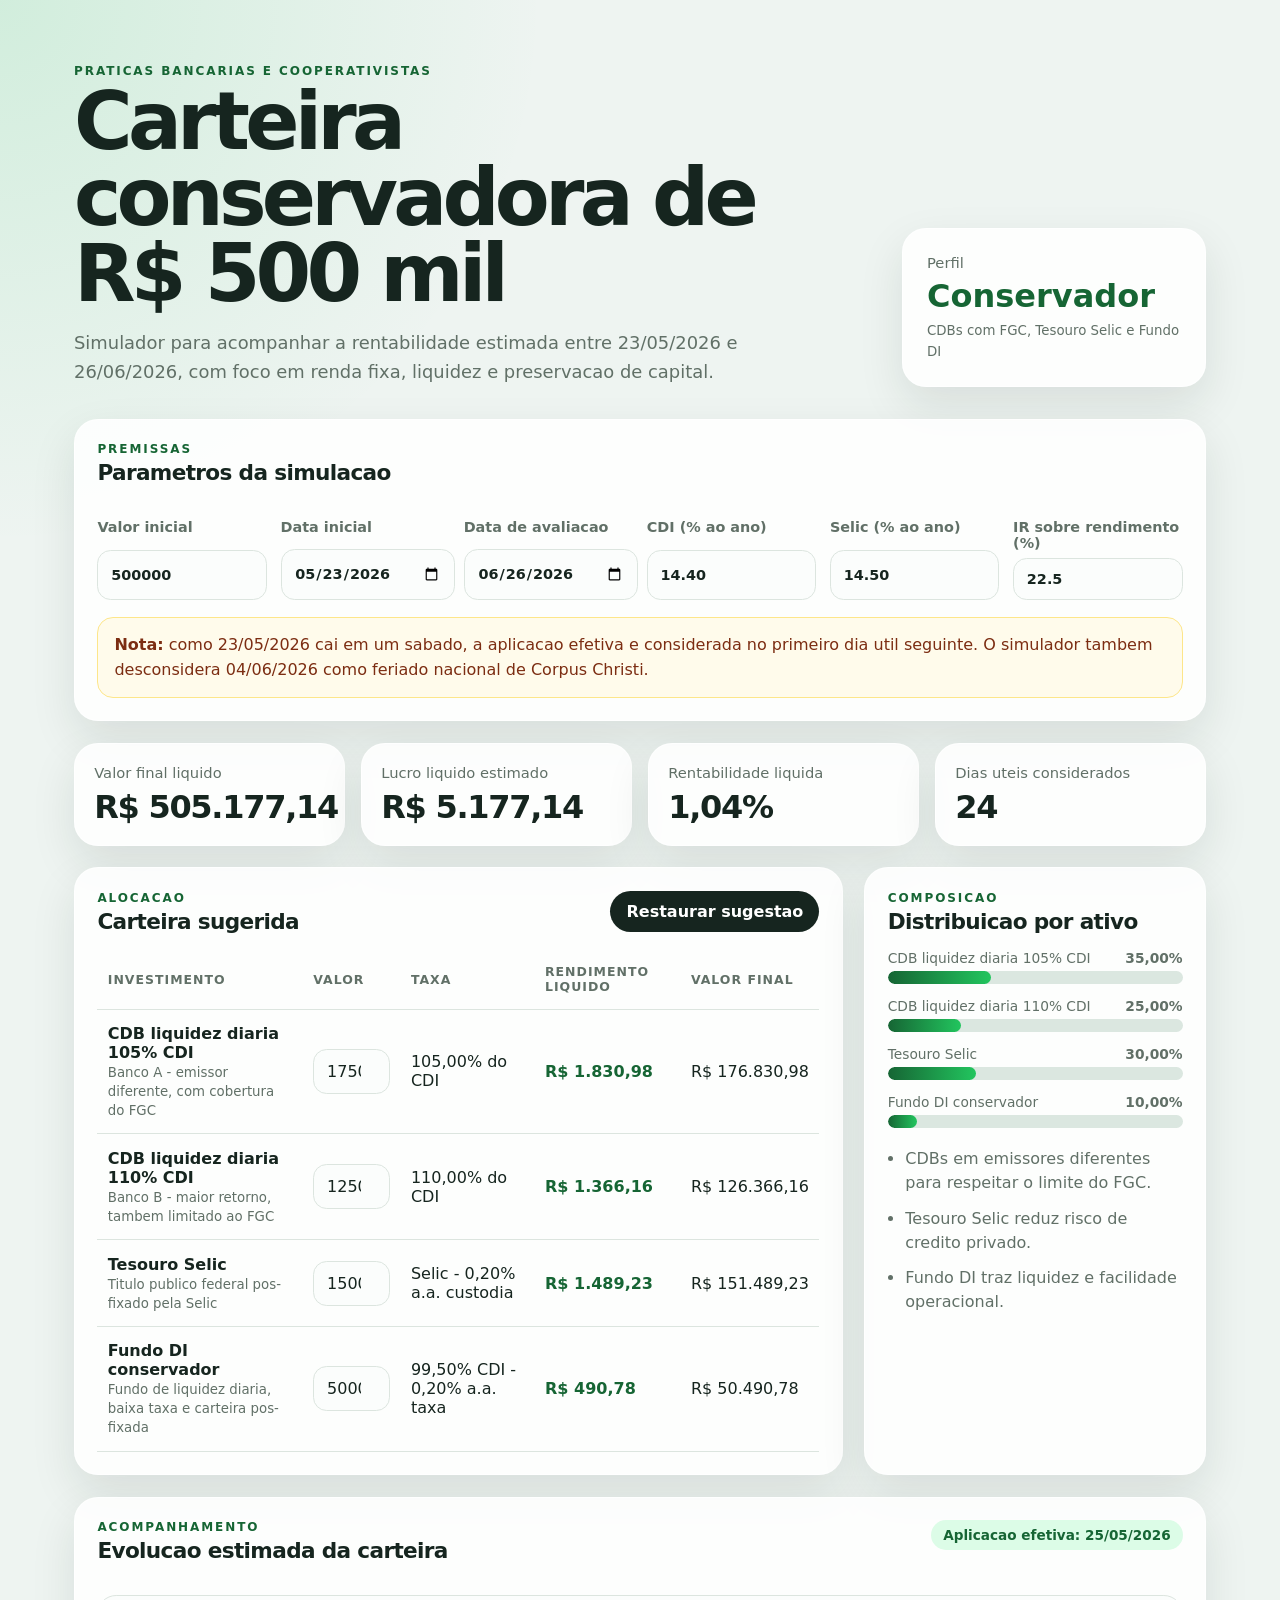
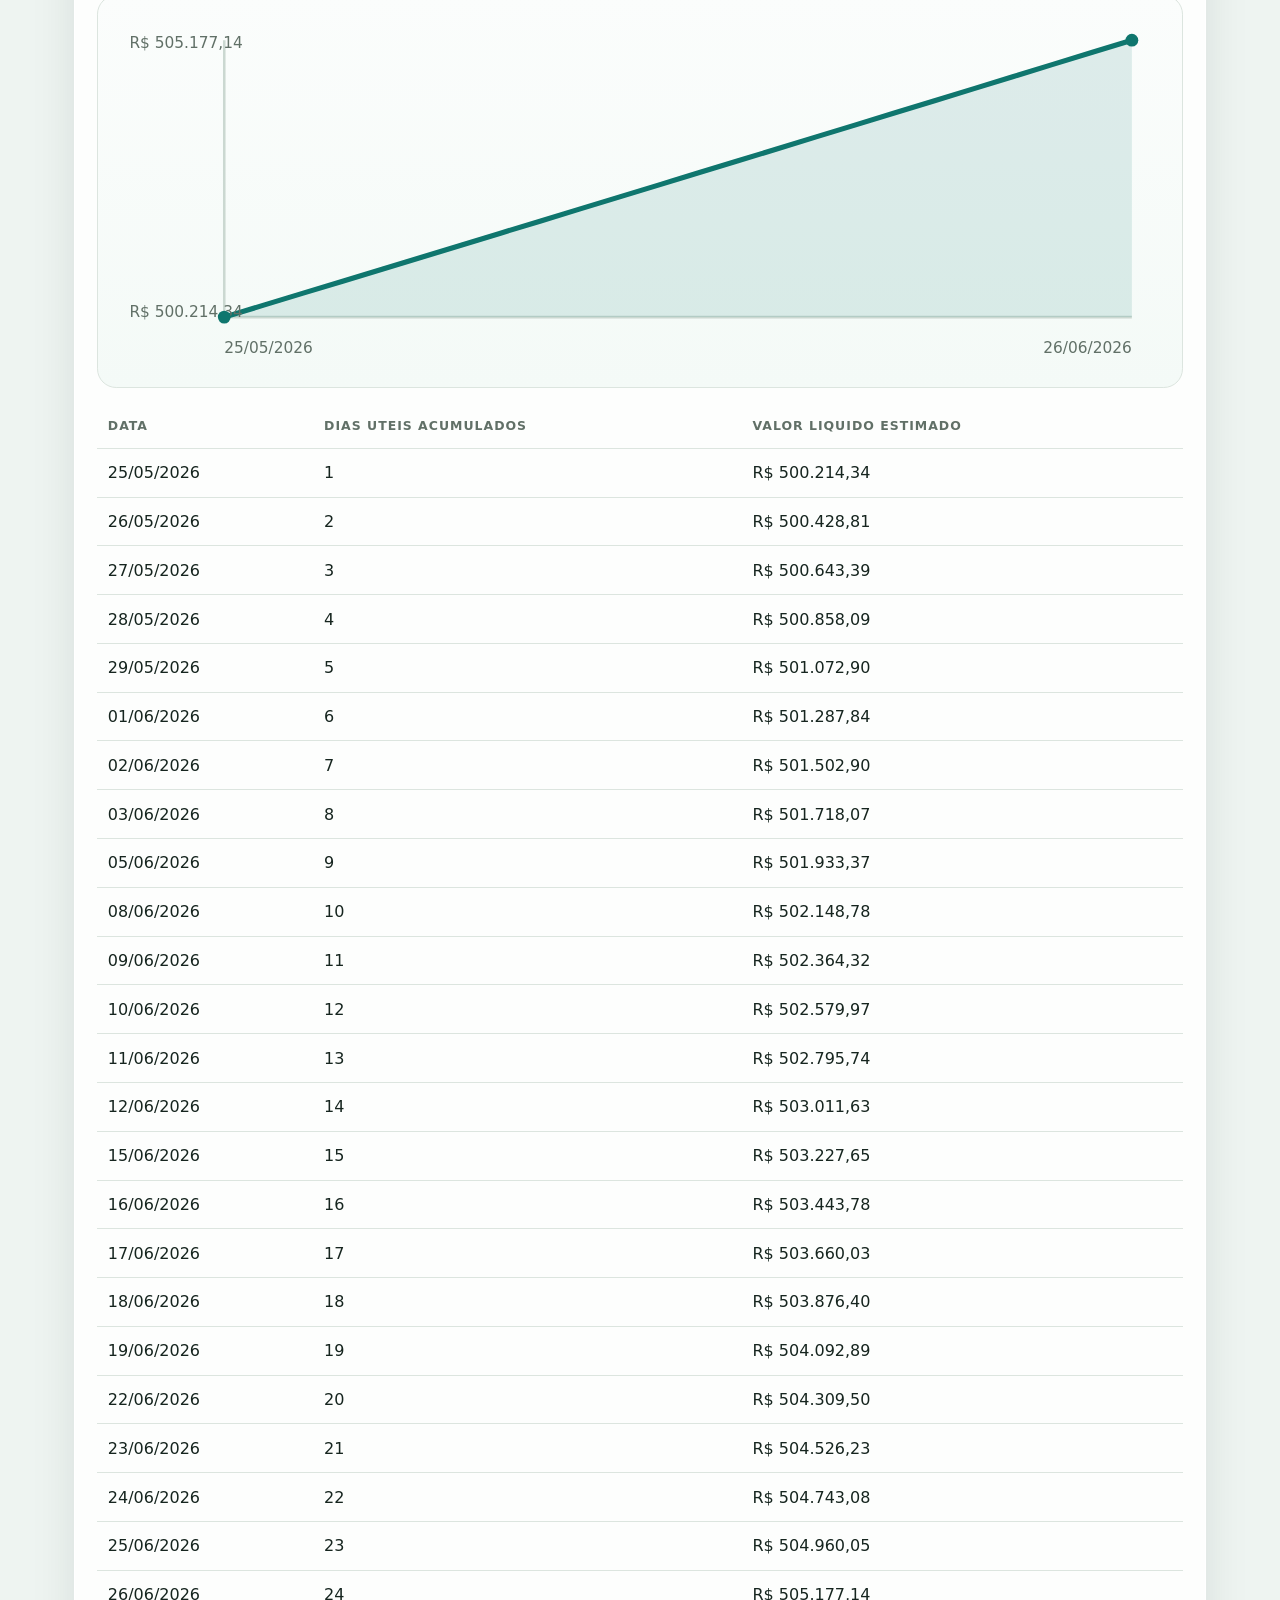
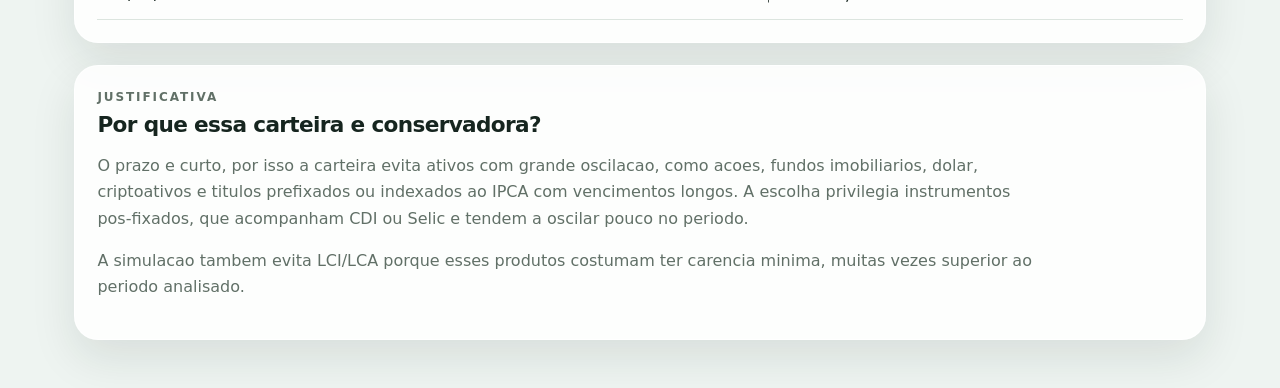
==== apresentacao.html @ 380e2f21 "Add self-contained presentation page Co-authored-by: Iago Oliveira <Iago1221@users.noreply.github.co" ====
<!doctype html>
<html lang="pt-BR">
  <head>
    <meta charset="utf-8" />
    <meta name="viewport" content="width=device-width, initial-scale=1" />
    <title>Acompanhamento de Carteira Conservadora</title>
    <style>
:root {
  --bg: #eef4f1;
  --card: #ffffff;
  --ink: #16251f;
  --muted: #617067;
  --line: #dce5df;
  --green: #166534;
  --green-2: #22c55e;
  --blue: #0f766e;
  --blue-2: #38bdf8;
  --amber: #b45309;
  --shadow: 0 18px 45px rgba(22, 37, 31, 0.1);
}

* {
  box-sizing: border-box;
}

body {
  margin: 0;
  background:
    radial-gradient(circle at top left, rgba(34, 197, 94, 0.14), transparent 34rem),
    var(--bg);
  color: var(--ink);
  font-family:
    Inter, ui-sans-serif, system-ui, -apple-system, BlinkMacSystemFont, "Segoe UI",
    sans-serif;
}

button,
input {
  font: inherit;
}

.hero {
  display: grid;
  grid-template-columns: minmax(0, 1fr) 19rem;
  gap: 2rem;
  align-items: end;
  max-width: 1180px;
  margin: 0 auto;
  padding: 4rem 1.5rem 2rem;
}

.hero h1 {
  max-width: 760px;
  margin: 0.35rem 0 1rem;
  font-size: clamp(2.4rem, 7vw, 5rem);
  line-height: 0.95;
  letter-spacing: -0.06em;
}

.hero-text {
  max-width: 690px;
  margin: 0;
  color: var(--muted);
  font-size: 1.12rem;
  line-height: 1.65;
}

.hero-card,
.panel,
.metric {
  background: rgba(255, 255, 255, 0.86);
  border: 1px solid rgba(255, 255, 255, 0.75);
  border-radius: 1.5rem;
  box-shadow: var(--shadow);
}

.hero-card {
  padding: 1.5rem;
}

.hero-card span,
.metric span {
  color: var(--muted);
  font-size: 0.92rem;
}

.hero-card strong {
  display: block;
  margin: 0.3rem 0;
  color: var(--green);
  font-size: 2rem;
}

.hero-card small {
  color: var(--muted);
  line-height: 1.5;
}

.container {
  display: grid;
  gap: 1.35rem;
  max-width: 1180px;
  margin: 0 auto;
  padding: 0 1.5rem 3rem;
}

.panel {
  padding: 1.4rem;
}

.section-label,
.eyebrow {
  margin: 0;
  color: var(--green);
  font-size: 0.75rem;
  font-weight: 800;
  letter-spacing: 0.16em;
  text-transform: uppercase;
}

h2 {
  margin: 0.25rem 0 1rem;
  font-size: 1.35rem;
  letter-spacing: -0.03em;
}

.controls {
  display: grid;
  gap: 1.1rem;
}

.form-grid {
  display: grid;
  grid-template-columns: repeat(6, minmax(0, 1fr));
  gap: 0.85rem;
}

label {
  display: grid;
  gap: 0.45rem;
  color: var(--muted);
  font-size: 0.9rem;
  font-weight: 700;
}

input {
  width: 100%;
  border: 1px solid var(--line);
  border-radius: 0.85rem;
  background: #fbfdfc;
  color: var(--ink);
  padding: 0.75rem 0.8rem;
  outline: none;
}

input:focus {
  border-color: var(--green-2);
  box-shadow: 0 0 0 4px rgba(34, 197, 94, 0.14);
}

.notice {
  border: 1px solid #fde68a;
  border-radius: 1rem;
  background: #fffbeb;
  color: #7c2d12;
  padding: 0.9rem 1rem;
  line-height: 1.55;
}

.summary-grid {
  display: grid;
  grid-template-columns: repeat(4, minmax(0, 1fr));
  gap: 1rem;
}

.metric {
  padding: 1.2rem;
}

.metric strong {
  display: block;
  margin-top: 0.35rem;
  font-size: clamp(1.45rem, 3vw, 2rem);
  letter-spacing: -0.04em;
}

.layout {
  display: grid;
  grid-template-columns: minmax(0, 1.8fr) minmax(18rem, 0.8fr);
  gap: 1.35rem;
}

.section-heading {
  display: flex;
  gap: 1rem;
  align-items: start;
  justify-content: space-between;
}

button {
  border: 0;
  border-radius: 999px;
  background: var(--ink);
  color: white;
  cursor: pointer;
  padding: 0.7rem 1rem;
  font-weight: 800;
}

button:hover {
  background: var(--green);
}

.table-wrap {
  overflow-x: auto;
}

table {
  width: 100%;
  border-collapse: collapse;
  min-width: 720px;
}

th {
  color: var(--muted);
  font-size: 0.78rem;
  letter-spacing: 0.08em;
  text-align: left;
  text-transform: uppercase;
}

th,
td {
  border-bottom: 1px solid var(--line);
  padding: 0.9rem 0.65rem;
  vertical-align: middle;
}

td strong {
  display: block;
}

td small {
  color: var(--muted);
}

.amount-input {
  max-width: 9.5rem;
}

.positive {
  color: var(--green);
  font-weight: 800;
}

.allocation-chart {
  display: grid;
  gap: 0.85rem;
  margin-top: 1rem;
}

.bar-row {
  display: grid;
  gap: 0.35rem;
}

.bar-label {
  display: flex;
  justify-content: space-between;
  color: var(--muted);
  font-size: 0.86rem;
  gap: 1rem;
}

.bar-track {
  height: 0.8rem;
  overflow: hidden;
  border-radius: 999px;
  background: #dbe7e0;
}

.bar-fill {
  height: 100%;
  border-radius: inherit;
  background: linear-gradient(90deg, var(--green), var(--green-2));
}

.risk-list {
  display: grid;
  gap: 0.7rem;
  margin: 1.2rem 0 0;
  padding-left: 1.1rem;
  color: var(--muted);
  line-height: 1.5;
}

.tag {
  border-radius: 999px;
  background: #dcfce7;
  color: var(--green);
  padding: 0.45rem 0.75rem;
  font-size: 0.85rem;
  font-weight: 800;
}

.chart-card {
  margin: 1rem 0;
  border: 1px solid var(--line);
  border-radius: 1.2rem;
  background: linear-gradient(180deg, #fbfdfc, #f4faf7);
  padding: 1rem;
}

svg {
  display: block;
  width: 100%;
  min-height: 260px;
}

.axis-label {
  fill: var(--muted);
  font-size: 12px;
}

.chart-line {
  fill: none;
  stroke: var(--blue);
  stroke-width: 4;
  stroke-linecap: round;
  stroke-linejoin: round;
}

.chart-area {
  fill: rgba(15, 118, 110, 0.12);
}

.chart-dot {
  fill: var(--blue);
}

.compact table {
  min-width: 520px;
}

.explanation p {
  max-width: 940px;
  color: var(--muted);
  line-height: 1.65;
}

@media (max-width: 960px) {
  .hero,
  .layout {
    grid-template-columns: 1fr;
  }

  .form-grid,
  .summary-grid {
    grid-template-columns: repeat(2, minmax(0, 1fr));
  }
}

@media (max-width: 640px) {
  .hero {
    padding-top: 2.5rem;
  }

  .form-grid,
  .summary-grid {
    grid-template-columns: 1fr;
  }

  .section-heading {
    display: grid;
  }
}

    </style>
  </head>
  <body>
    <header class="hero">
      <div>
        <p class="eyebrow">Praticas bancarias e cooperativistas</p>
        <h1>Carteira conservadora de R$ 500 mil</h1>
        <p class="hero-text">
          Simulador para acompanhar a rentabilidade estimada entre 23/05/2026
          e 26/06/2026, com foco em renda fixa, liquidez e preservacao de
          capital.
        </p>
      </div>
      <div class="hero-card">
        <span>Perfil</span>
        <strong>Conservador</strong>
        <small>CDBs com FGC, Tesouro Selic e Fundo DI</small>
      </div>
    </header>

    <main class="container">
      <section class="panel controls" aria-labelledby="premissas-title">
        <div>
          <p class="section-label">Premissas</p>
          <h2 id="premissas-title">Parametros da simulacao</h2>
        </div>

        <div class="form-grid">
          <label>
            Valor inicial
            <input id="initialAmount" type="number" min="0" step="1000" value="500000" />
          </label>
          <label>
            Data inicial
            <input id="startDate" type="date" value="2026-05-23" />
          </label>
          <label>
            Data de avaliacao
            <input id="endDate" type="date" value="2026-06-26" />
          </label>
          <label>
            CDI (% ao ano)
            <input id="cdiRate" type="number" min="0" step="0.01" value="14.40" />
          </label>
          <label>
            Selic (% ao ano)
            <input id="selicRate" type="number" min="0" step="0.01" value="14.50" />
          </label>
          <label>
            IR sobre rendimento (%)
            <input id="taxRate" type="number" min="0" step="0.1" value="22.5" />
          </label>
        </div>

        <div class="notice">
          <strong>Nota:</strong>
          como 23/05/2026 cai em um sabado, a aplicacao efetiva e considerada
          no primeiro dia util seguinte. O simulador tambem desconsidera
          04/06/2026 como feriado nacional de Corpus Christi.
        </div>
      </section>

      <section class="summary-grid" aria-label="Resumo da carteira">
        <article class="metric">
          <span>Valor final liquido</span>
          <strong id="finalValue">R$ 0,00</strong>
        </article>
        <article class="metric">
          <span>Lucro liquido estimado</span>
          <strong id="netProfit">R$ 0,00</strong>
        </article>
        <article class="metric">
          <span>Rentabilidade liquida</span>
          <strong id="netReturn">0,00%</strong>
        </article>
        <article class="metric">
          <span>Dias uteis considerados</span>
          <strong id="businessDays">0</strong>
        </article>
      </section>

      <section class="layout">
        <article class="panel" aria-labelledby="carteira-title">
          <div class="section-heading">
            <div>
              <p class="section-label">Alocacao</p>
              <h2 id="carteira-title">Carteira sugerida</h2>
            </div>
            <button id="resetPortfolio" type="button">Restaurar sugestao</button>
          </div>

          <div class="table-wrap">
            <table>
              <thead>
                <tr>
                  <th>Investimento</th>
                  <th>Valor</th>
                  <th>Taxa</th>
                  <th>Rendimento liquido</th>
                  <th>Valor final</th>
                </tr>
              </thead>
              <tbody id="portfolioRows"></tbody>
            </table>
          </div>
        </article>

        <aside class="panel" aria-labelledby="composicao-title">
          <p class="section-label">Composicao</p>
          <h2 id="composicao-title">Distribuicao por ativo</h2>
          <div id="allocationChart" class="allocation-chart"></div>
          <ul class="risk-list">
            <li>CDBs em emissores diferentes para respeitar o limite do FGC.</li>
            <li>Tesouro Selic reduz risco de credito privado.</li>
            <li>Fundo DI traz liquidez e facilidade operacional.</li>
          </ul>
        </aside>
      </section>

      <section class="panel" aria-labelledby="evolucao-title">
        <div class="section-heading">
          <div>
            <p class="section-label">Acompanhamento</p>
            <h2 id="evolucao-title">Evolucao estimada da carteira</h2>
          </div>
          <span id="effectiveDate" class="tag"></span>
        </div>

        <div class="chart-card">
          <svg id="evolutionChart" role="img" aria-label="Grafico de evolucao estimada"></svg>
        </div>

        <div class="table-wrap compact">
          <table>
            <thead>
              <tr>
                <th>Data</th>
                <th>Dias uteis acumulados</th>
                <th>Valor liquido estimado</th>
              </tr>
            </thead>
            <tbody id="evolutionRows"></tbody>
          </table>
        </div>
      </section>

      <section class="panel explanation" aria-labelledby="justificativa-title">
        <p class="section-label">Justificativa</p>
        <h2 id="justificativa-title">Por que essa carteira e conservadora?</h2>
        <p>
          O prazo e curto, por isso a carteira evita ativos com grande
          oscilacao, como acoes, fundos imobiliarios, dolar, criptoativos e
          titulos prefixados ou indexados ao IPCA com vencimentos longos. A
          escolha privilegia instrumentos pos-fixados, que acompanham CDI ou
          Selic e tendem a oscilar pouco no periodo.
        </p>
        <p>
          A simulacao tambem evita LCI/LCA porque esses produtos costumam ter
          carencia minima, muitas vezes superior ao periodo analisado.
        </p>
      </section>
    </main>

    <script>
const suggestedPortfolio = [
  {
    id: "cdb105",
    name: "CDB liquidez diaria 105% CDI",
    detail: "Banco A - emissor diferente, com cobertura do FGC",
    type: "cdi",
    factor: 1.05,
    annualFee: 0,
    allocation: 0.35,
  },
  {
    id: "cdb110",
    name: "CDB liquidez diaria 110% CDI",
    detail: "Banco B - maior retorno, tambem limitado ao FGC",
    type: "cdi",
    factor: 1.1,
    annualFee: 0,
    allocation: 0.25,
  },
  {
    id: "tesouro",
    name: "Tesouro Selic",
    detail: "Titulo publico federal pos-fixado pela Selic",
    type: "selic",
    factor: 1,
    annualFee: 0.002,
    allocation: 0.3,
  },
  {
    id: "fundoDi",
    name: "Fundo DI conservador",
    detail: "Fundo de liquidez diaria, baixa taxa e carteira pos-fixada",
    type: "cdi",
    factor: 0.995,
    annualFee: 0.002,
    allocation: 0.1,
  },
];

let portfolio = [];

const fields = {
  initialAmount: document.querySelector("#initialAmount"),
  startDate: document.querySelector("#startDate"),
  endDate: document.querySelector("#endDate"),
  cdiRate: document.querySelector("#cdiRate"),
  selicRate: document.querySelector("#selicRate"),
  taxRate: document.querySelector("#taxRate"),
  finalValue: document.querySelector("#finalValue"),
  netProfit: document.querySelector("#netProfit"),
  netReturn: document.querySelector("#netReturn"),
  businessDays: document.querySelector("#businessDays"),
  effectiveDate: document.querySelector("#effectiveDate"),
  portfolioRows: document.querySelector("#portfolioRows"),
  allocationChart: document.querySelector("#allocationChart"),
  evolutionRows: document.querySelector("#evolutionRows"),
  evolutionChart: document.querySelector("#evolutionChart"),
  resetPortfolio: document.querySelector("#resetPortfolio"),
};

const holidays = new Set(["2026-06-04"]);
const moneyFormatter = new Intl.NumberFormat("pt-BR", {
  style: "currency",
  currency: "BRL",
});
const percentFormatter = new Intl.NumberFormat("pt-BR", {
  style: "percent",
  minimumFractionDigits: 2,
  maximumFractionDigits: 2,
});
const decimalFormatter = new Intl.NumberFormat("pt-BR", {
  minimumFractionDigits: 2,
  maximumFractionDigits: 2,
});
const dateFormatter = new Intl.DateTimeFormat("pt-BR", { timeZone: "UTC" });

function parseDate(value) {
  const [year, month, day] = value.split("-").map(Number);
  return new Date(Date.UTC(year, month - 1, day));
}

function toIsoDate(date) {
  return date.toISOString().slice(0, 10);
}

function addDays(date, days) {
  const next = new Date(date);
  next.setUTCDate(next.getUTCDate() + days);
  return next;
}

function isBusinessDay(date) {
  const weekday = date.getUTCDay();
  return weekday !== 0 && weekday !== 6 && !holidays.has(toIsoDate(date));
}

function nextBusinessDay(date) {
  let current = new Date(date);
  while (!isBusinessDay(current)) {
    current = addDays(current, 1);
  }
  return current;
}

function businessDatesBetween(start, end) {
  const dates = [];
  if (end < start) return dates;

  let current = new Date(start);
  while (current <= end) {
    if (isBusinessDay(current)) {
      dates.push(new Date(current));
    }
    current = addDays(current, 1);
  }
  return dates;
}

function readAssumptions() {
  return {
    initialAmount: Number(fields.initialAmount.value) || 0,
    startDate: parseDate(fields.startDate.value),
    endDate: parseDate(fields.endDate.value),
    cdiRate: (Number(fields.cdiRate.value) || 0) / 100,
    selicRate: (Number(fields.selicRate.value) || 0) / 100,
    taxRate: (Number(fields.taxRate.value) || 0) / 100,
  };
}

function resetPortfolioAmounts() {
  const { initialAmount } = readAssumptions();
  portfolio = suggestedPortfolio.map((asset) => ({
    ...asset,
    amount: roundCurrency(initialAmount * asset.allocation),
  }));
  render();
}

function roundCurrency(value) {
  return Math.round(value * 100) / 100;
}

function annualRateFor(asset, assumptions) {
  const baseRate = asset.type === "selic" ? assumptions.selicRate : assumptions.cdiRate;
  return Math.max(0, baseRate * asset.factor - asset.annualFee);
}

function calculateAsset(asset, businessDays, assumptions) {
  const annualRate = annualRateFor(asset, assumptions);
  const grossReturn = Math.pow(1 + annualRate, businessDays / 252) - 1;
  const grossProfit = asset.amount * grossReturn;
  const tax = grossProfit * assumptions.taxRate;
  const netProfit = grossProfit - tax;

  return {
    ...asset,
    annualRate,
    grossReturn,
    grossProfit,
    tax,
    netProfit,
    finalAmount: asset.amount + netProfit,
  };
}

function calculatePortfolio(businessDays, assumptions) {
  const assets = portfolio.map((asset) => calculateAsset(asset, businessDays, assumptions));
  const invested = assets.reduce((sum, asset) => sum + asset.amount, 0);
  const grossProfit = assets.reduce((sum, asset) => sum + asset.grossProfit, 0);
  const tax = assets.reduce((sum, asset) => sum + asset.tax, 0);
  const netProfit = assets.reduce((sum, asset) => sum + asset.netProfit, 0);
  const finalAmount = invested + netProfit;

  return {
    assets,
    invested,
    grossProfit,
    tax,
    netProfit,
    finalAmount,
    netReturn: invested > 0 ? netProfit / invested : 0,
  };
}

function describeRate(asset) {
  if (asset.type === "selic") {
    return `Selic - ${decimalFormatter.format(asset.annualFee * 100)}% a.a. custodia`;
  }

  if (asset.annualFee > 0) {
    return `${decimalFormatter.format(asset.factor * 100)}% CDI - ${decimalFormatter.format(
      asset.annualFee * 100,
    )}% a.a. taxa`;
  }

  return `${decimalFormatter.format(asset.factor * 100)}% do CDI`;
}

function render() {
  const assumptions = readAssumptions();
  const effectiveStart = nextBusinessDay(assumptions.startDate);
  const businessDates = businessDatesBetween(effectiveStart, assumptions.endDate);
  const businessDays = businessDates.length;
  const result = calculatePortfolio(businessDays, assumptions);

  fields.finalValue.textContent = moneyFormatter.format(result.finalAmount);
  fields.netProfit.textContent = moneyFormatter.format(result.netProfit);
  fields.netReturn.textContent = percentFormatter.format(result.netReturn);
  fields.businessDays.textContent = String(businessDays);
  fields.effectiveDate.textContent = `Aplicacao efetiva: ${dateFormatter.format(effectiveStart)}`;

  renderPortfolioRows(result.assets);
  renderAllocationChart(result.assets, result.invested);
  renderEvolution(businessDates, assumptions);
}

function renderPortfolioRows(assets) {
  fields.portfolioRows.replaceChildren();

  assets.forEach((asset) => {
    const row = document.createElement("tr");
    const nameCell = document.createElement("td");
    const amountCell = document.createElement("td");
    const rateCell = document.createElement("td");
    const profitCell = document.createElement("td");
    const finalCell = document.createElement("td");

    const name = document.createElement("strong");
    name.textContent = asset.name;
    const detail = document.createElement("small");
    detail.textContent = asset.detail;
    nameCell.append(name, detail);

    const amountInput = document.createElement("input");
    amountInput.className = "amount-input";
    amountInput.type = "number";
    amountInput.min = "0";
    amountInput.step = "1000";
    amountInput.value = String(roundCurrency(asset.amount));
    amountInput.addEventListener("input", () => {
      const target = portfolio.find((item) => item.id === asset.id);
      if (target) {
        target.amount = Number(amountInput.value) || 0;
        render();
      }
    });
    amountCell.append(amountInput);

    rateCell.textContent = describeRate(asset);
    profitCell.className = "positive";
    profitCell.textContent = moneyFormatter.format(asset.netProfit);
    finalCell.textContent = moneyFormatter.format(asset.finalAmount);

    row.append(nameCell, amountCell, rateCell, profitCell, finalCell);
    fields.portfolioRows.append(row);
  });
}

function renderAllocationChart(assets, invested) {
  fields.allocationChart.replaceChildren();

  assets.forEach((asset) => {
    const percent = invested > 0 ? asset.amount / invested : 0;
    const row = document.createElement("div");
    row.className = "bar-row";

    const label = document.createElement("div");
    label.className = "bar-label";

    const name = document.createElement("span");
    name.textContent = asset.name;
    const value = document.createElement("strong");
    value.textContent = percentFormatter.format(percent);
    label.append(name, value);

    const track = document.createElement("div");
    track.className = "bar-track";
    const fill = document.createElement("div");
    fill.className = "bar-fill";
    fill.style.width = `${Math.max(0, Math.min(100, percent * 100))}%`;
    track.append(fill);

    row.append(label, track);
    fields.allocationChart.append(row);
  });
}

function renderEvolution(businessDates, assumptions) {
  const data = businessDates.map((date, index) => {
    const result = calculatePortfolio(index + 1, assumptions);
    return {
      date,
      businessDays: index + 1,
      value: result.finalAmount,
    };
  });

  renderEvolutionTable(data);
  renderEvolutionChart(data);
}

function renderEvolutionTable(data) {
  fields.evolutionRows.replaceChildren();

  data.forEach((item) => {
    const row = document.createElement("tr");
    const dateCell = document.createElement("td");
    const daysCell = document.createElement("td");
    const valueCell = document.createElement("td");

    dateCell.textContent = dateFormatter.format(item.date);
    daysCell.textContent = String(item.businessDays);
    valueCell.textContent = moneyFormatter.format(item.value);

    row.append(dateCell, daysCell, valueCell);
    fields.evolutionRows.append(row);
  });
}

function renderEvolutionChart(data) {
  const svg = fields.evolutionChart;
  svg.replaceChildren();
  svg.setAttribute("viewBox", "0 0 820 280");

  if (data.length === 0) {
    const empty = svgText(410, 140, "Selecione uma data de avaliacao posterior ao inicio.");
    empty.setAttribute("text-anchor", "middle");
    svg.append(empty);
    return;
  }

  const width = 820;
  const height = 280;
  const padding = { top: 22, right: 26, bottom: 42, left: 86 };
  const values = data.map((item) => item.value);
  const minValue = Math.min(...values);
  const maxValue = Math.max(...values);
  const range = Math.max(1, maxValue - minValue);

  const pointFor = (item, index) => {
    const x =
      padding.left +
      (data.length === 1 ? 0.5 : index / (data.length - 1)) *
        (width - padding.left - padding.right);
    const y =
      height -
      padding.bottom -
      ((item.value - minValue) / range) * (height - padding.top - padding.bottom);
    return [x, y];
  };

  const points = data.map(pointFor);
  const linePath = points
    .map(([x, y], index) => `${index === 0 ? "M" : "L"} ${x.toFixed(2)} ${y.toFixed(2)}`)
    .join(" ");
  const areaPath = `${linePath} L ${points.at(-1)[0].toFixed(2)} ${
    height - padding.bottom
  } L ${points[0][0].toFixed(2)} ${height - padding.bottom} Z`;

  svg.append(svgLine(padding.left, height - padding.bottom, width - padding.right, height - padding.bottom));
  svg.append(svgLine(padding.left, padding.top, padding.left, height - padding.bottom));

  const area = svgPath(areaPath, "chart-area");
  const line = svgPath(linePath, "chart-line");
  svg.append(area, line);

  const first = data[0];
  const last = data.at(-1);
  svg.append(svgLabel(padding.left, height - 14, dateFormatter.format(first.date), "start"));
  svg.append(svgLabel(width - padding.right, height - 14, dateFormatter.format(last.date), "end"));
  svg.append(svgLabel(12, padding.top + 6, moneyFormatter.format(maxValue), "start"));
  svg.append(svgLabel(12, height - padding.bottom, moneyFormatter.format(minValue), "start"));

  [points[0], points.at(-1)].forEach(([x, y]) => {
    const dot = document.createElementNS("http://www.w3.org/2000/svg", "circle");
    dot.setAttribute("class", "chart-dot");
    dot.setAttribute("cx", x);
    dot.setAttribute("cy", y);
    dot.setAttribute("r", "5");
    svg.append(dot);
  });
}

function svgPath(d, className) {
  const path = document.createElementNS("http://www.w3.org/2000/svg", "path");
  path.setAttribute("d", d);
  path.setAttribute("class", className);
  return path;
}

function svgLine(x1, y1, x2, y2) {
  const line = document.createElementNS("http://www.w3.org/2000/svg", "line");
  line.setAttribute("x1", x1);
  line.setAttribute("y1", y1);
  line.setAttribute("x2", x2);
  line.setAttribute("y2", y2);
  line.setAttribute("stroke", "#cbd8d1");
  line.setAttribute("stroke-width", "2");
  return line;
}

function svgText(x, y, text) {
  const label = document.createElementNS("http://www.w3.org/2000/svg", "text");
  label.setAttribute("x", x);
  label.setAttribute("y", y);
  label.setAttribute("class", "axis-label");
  label.textContent = text;
  return label;
}

function svgLabel(x, y, text, anchor) {
  const label = svgText(x, y, text);
  label.setAttribute("text-anchor", anchor);
  return label;
}

[
  fields.startDate,
  fields.endDate,
  fields.cdiRate,
  fields.selicRate,
  fields.taxRate,
].forEach((field) => field.addEventListener("input", render));

fields.initialAmount.addEventListener("input", resetPortfolioAmounts);
fields.resetPortfolio.addEventListener("click", resetPortfolioAmounts);

resetPortfolioAmounts();

    </script>
  </body>
</html>
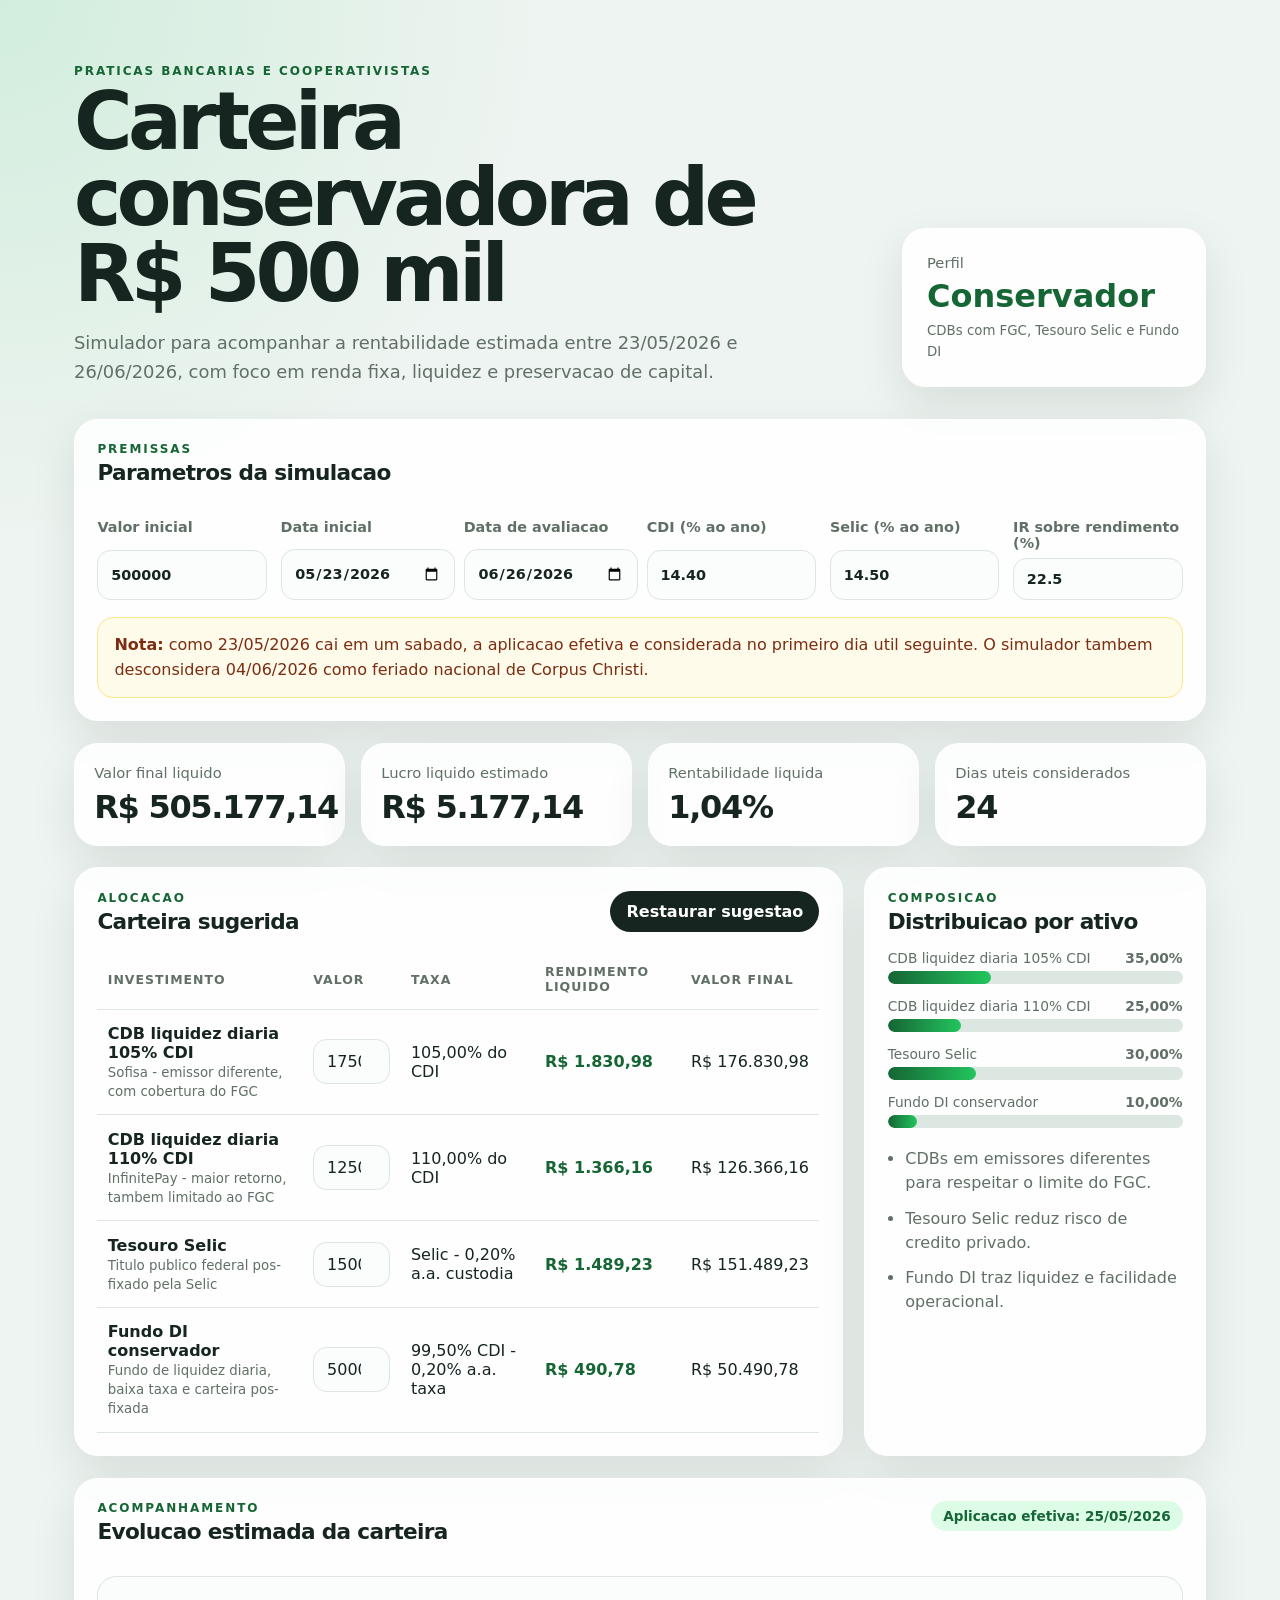
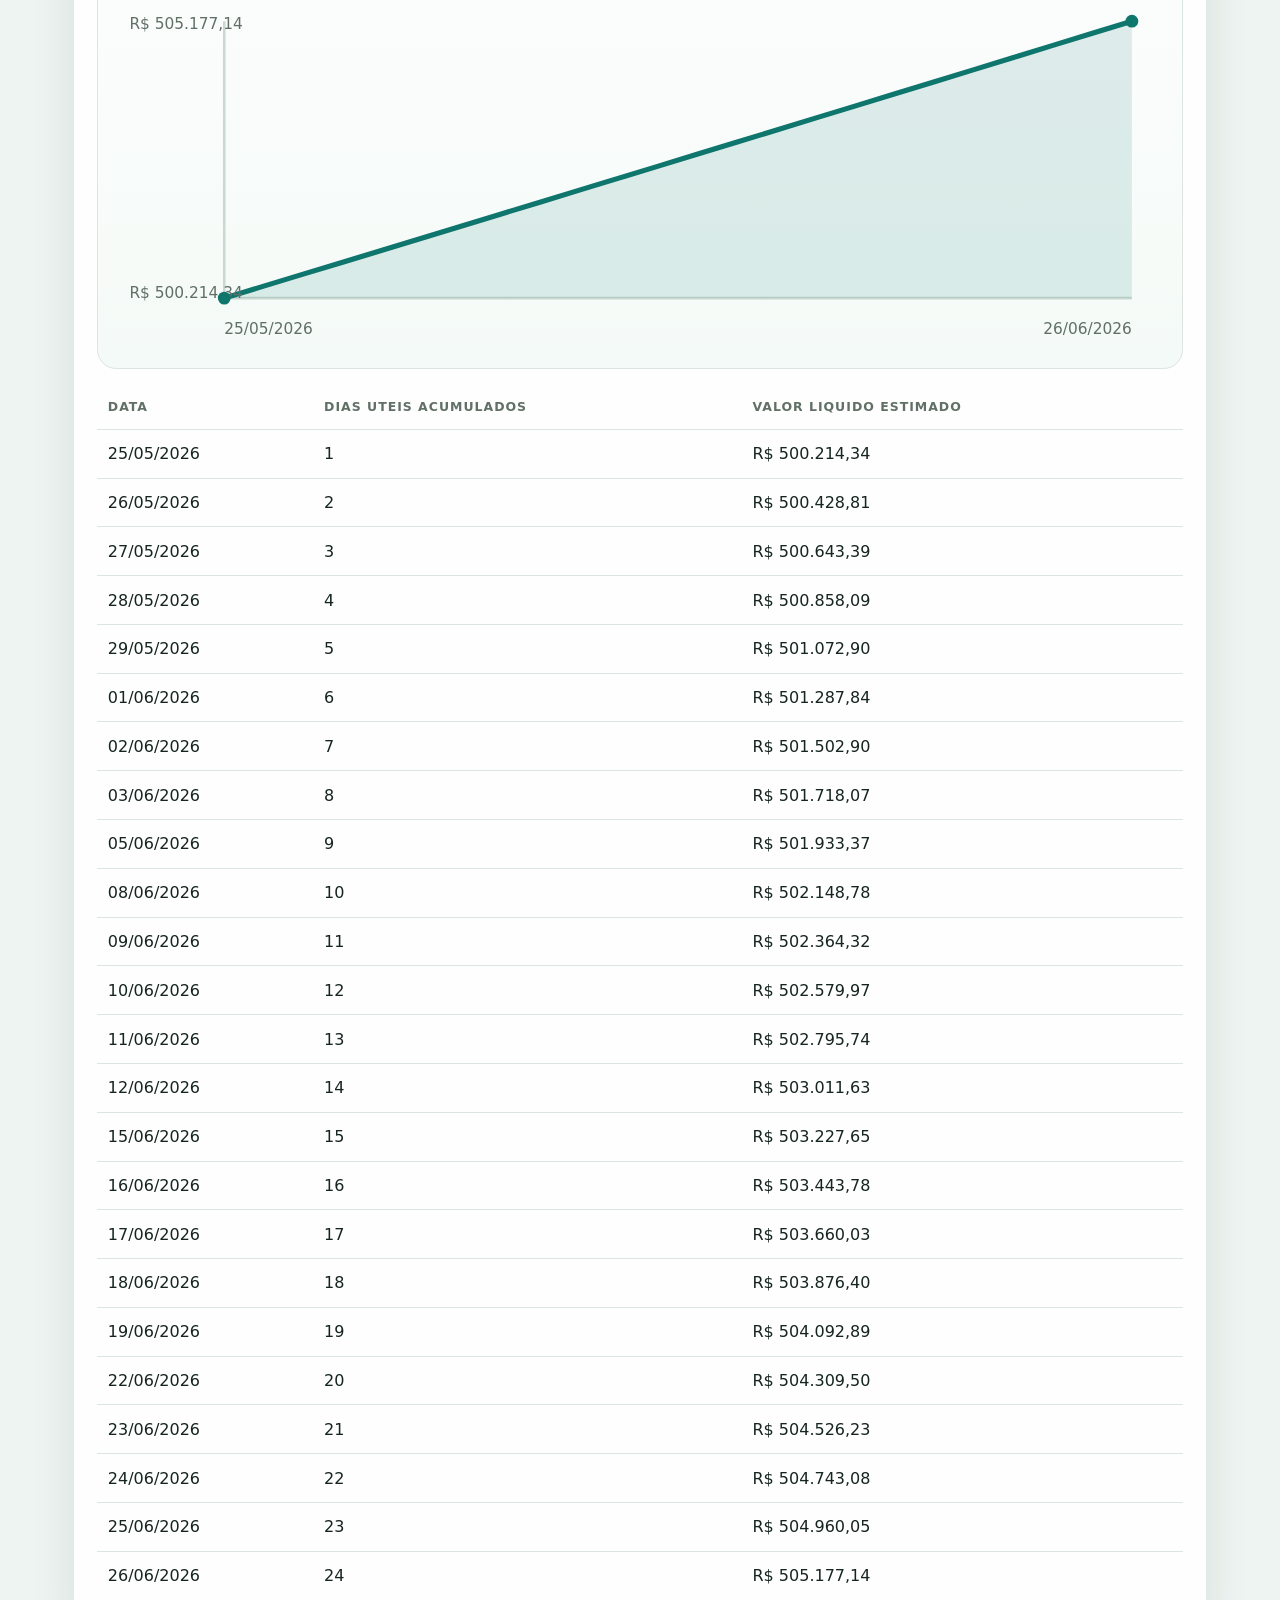
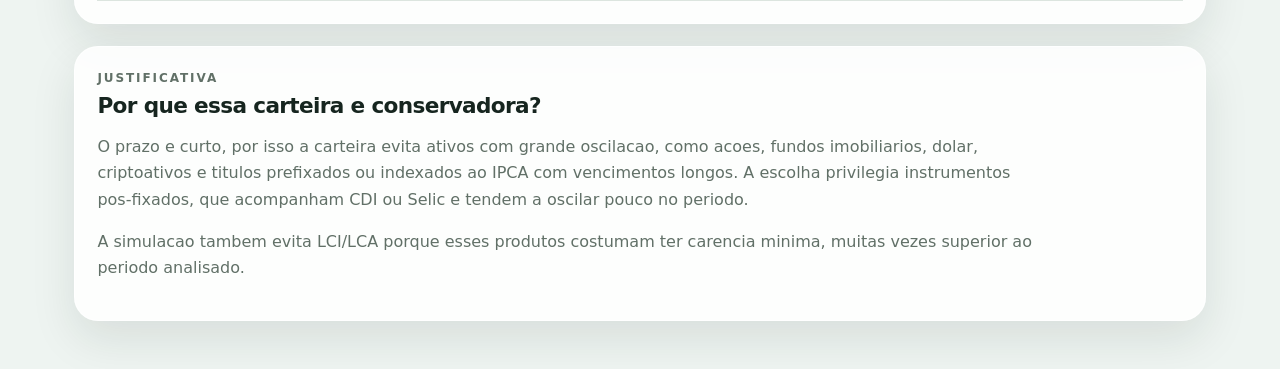
==== commit 4658470e: "Update details for suggested portfolio items" ====
--- a/apresentacao.html
+++ b/apresentacao.html
@@ -543,7 +543,7 @@
   {
     id: "cdb105",
     name: "CDB liquidez diaria 105% CDI",
-    detail: "Banco A - emissor diferente, com cobertura do FGC",
+    detail: "Sofisa - emissor diferente, com cobertura do FGC",
     type: "cdi",
     factor: 1.05,
     annualFee: 0,
@@ -552,7 +552,7 @@
   {
     id: "cdb110",
     name: "CDB liquidez diaria 110% CDI",
-    detail: "Banco B - maior retorno, tambem limitado ao FGC",
+    detail: "InfinitePay - maior retorno, tambem limitado ao FGC",
     type: "cdi",
     factor: 1.1,
     annualFee: 0,
